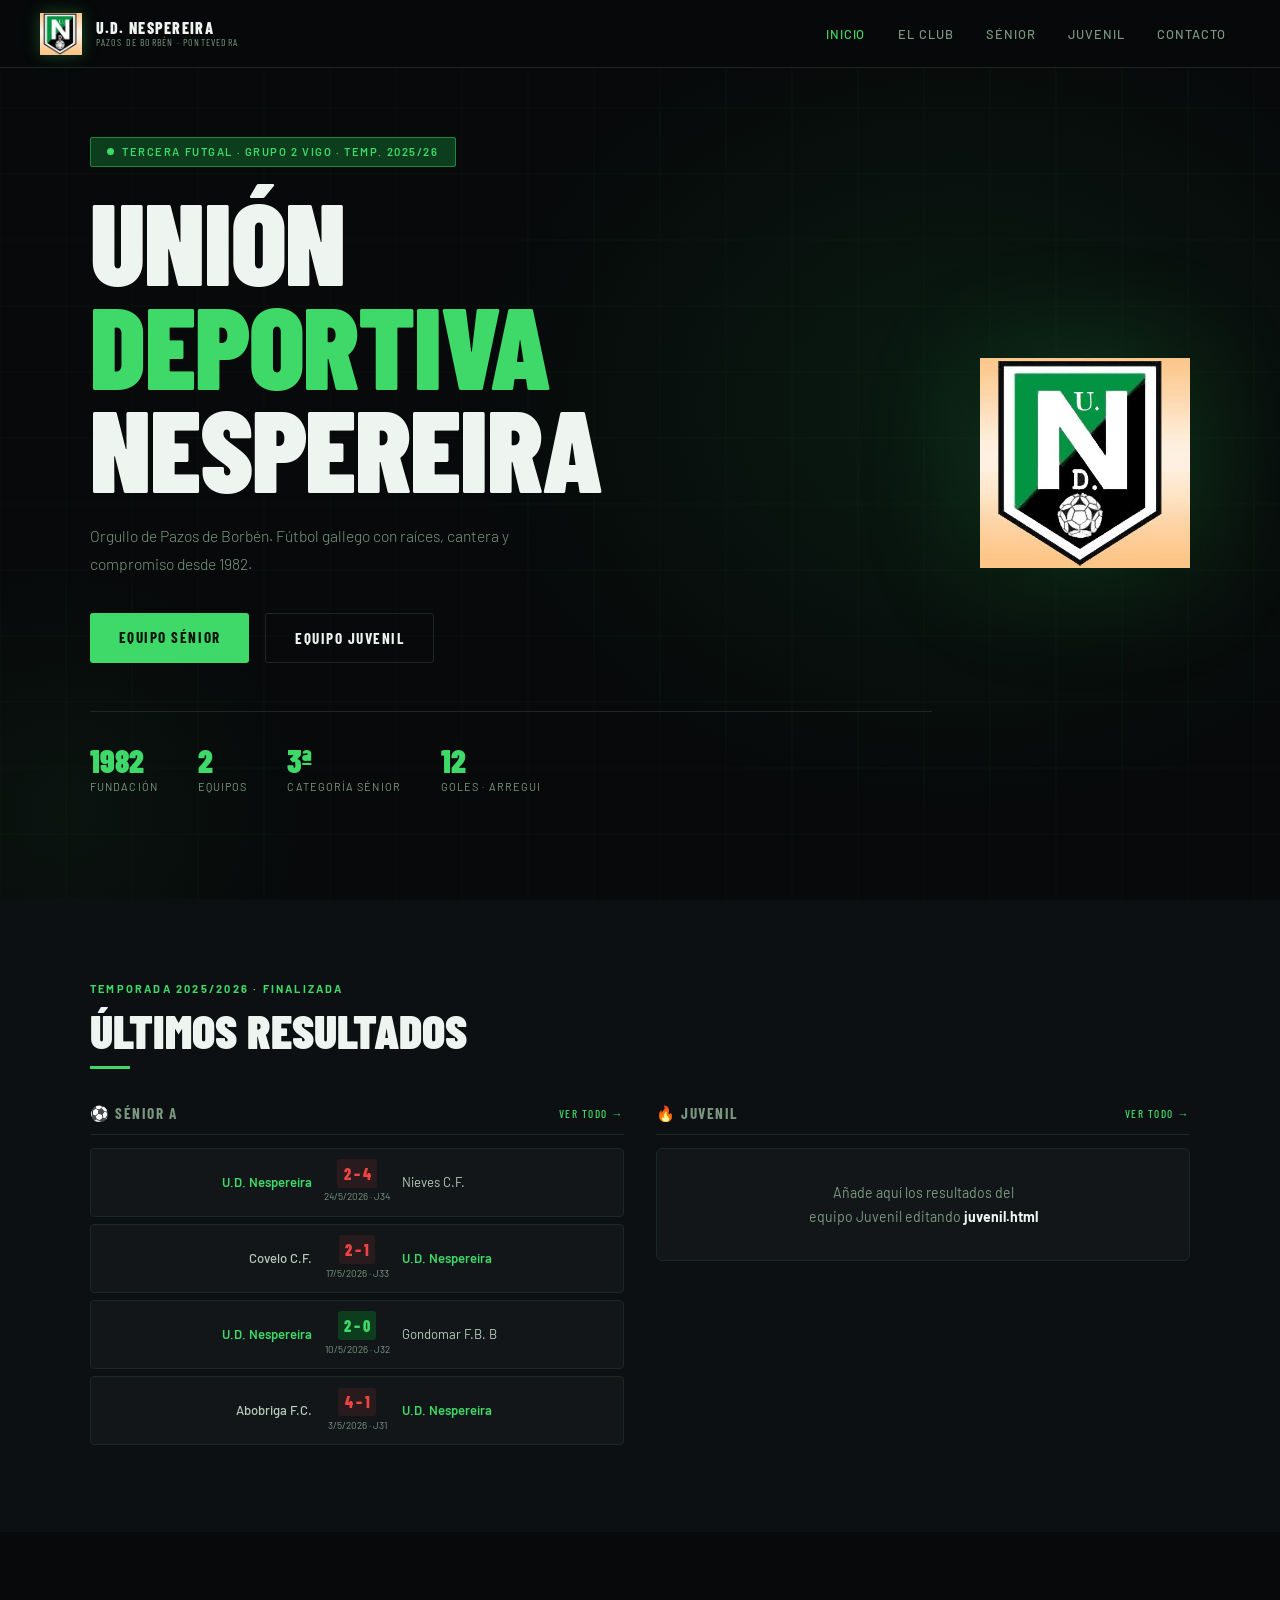
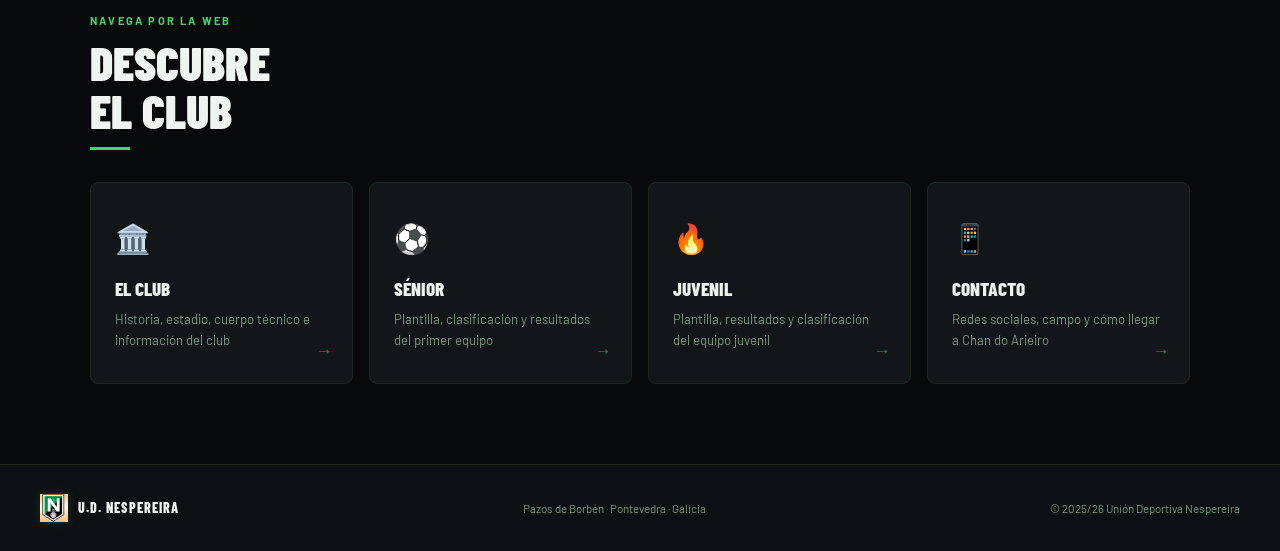
==== index.html @ 55e1c542 "Add files via upload" ====
<!DOCTYPE html>
<html lang="es">
<head>
<meta charset="UTF-8">
<meta name="viewport" content="width=device-width, initial-scale=1.0">
<title>U.D. Nespereira – Inicio</title>
<link rel="preconnect" href="https://fonts.googleapis.com">
<link href="https://fonts.googleapis.com/css2?family=Barlow+Condensed:wght@400;600;700;800;900&family=Barlow:wght@300;400;500&display=swap" rel="stylesheet">
<link rel="stylesheet" href="css/style.css">
<style>
  /* ── HERO ── */
  #hero {
    min-height: 100vh; display: flex; align-items: center;
    padding: 6rem 2.5rem 4rem; position: relative; overflow: hidden;
  }
  .hero-bg {
    position: absolute; inset: 0;
    background:
      radial-gradient(ellipse 55% 65% at 75% 45%, rgba(26,136,64,.14) 0%, transparent 70%),
      radial-gradient(ellipse 35% 50% at 5% 90%, rgba(62,217,104,.05) 0%, transparent 55%);
  }
  .hero-grid {
    position: absolute; inset: 0; opacity: .035;
    background-image:
      repeating-linear-gradient(0deg, #3ed968 0, transparent 1px, transparent 65px, #3ed968 66px),
      repeating-linear-gradient(90deg, #3ed968 0, transparent 1px, transparent 65px, #3ed968 66px);
  }
  .hero-inner {
    position: relative; max-width: 1100px; margin: 0 auto; width: 100%;
    display: grid; grid-template-columns: 1fr auto; align-items: center; gap: 3rem;
  }
  .hero-tag {
    display: inline-flex; align-items: center; gap: .5rem;
    background: var(--green-dim); border: 1px solid var(--green-mid);
    padding: .3rem 1rem; border-radius: 2px;
    font-size: .7rem; font-weight: 600; letter-spacing: .14em; text-transform: uppercase;
    color: var(--green); margin-bottom: 1.4rem;
  }
  .hero-tag::before {
    content: ''; width: 7px; height: 7px; background: var(--green);
    border-radius: 50%; animation: blink 1.6s infinite;
  }
  @keyframes blink { 0%,100%{opacity:1}50%{opacity:.25} }
  h1.hero-title {
    font-family: 'Barlow Condensed', sans-serif; font-weight: 900;
    text-transform: uppercase; font-size: clamp(3rem, 9vw, 7.5rem);
    line-height: .9; color: var(--white); letter-spacing: -.01em; margin-bottom: 1.4rem;
  }
  h1.hero-title .g { color: var(--green); }
  .hero-sub {
    max-width: 430px; font-size: .98rem; color: var(--muted);
    font-weight: 300; margin-bottom: 2.2rem; line-height: 1.75;
  }
  .hero-actions { display: flex; gap: 1rem; flex-wrap: wrap; margin-bottom: 3rem; }
  .hero-stats {
    display: flex; gap: 2.5rem; padding-top: 2rem;
    border-top: 1px solid var(--border); flex-wrap: wrap;
  }
  .hero-stat-num {
    font-family: 'Barlow Condensed', sans-serif; font-weight: 900;
    font-size: 2rem; color: var(--green); line-height: 1;
  }
  .hero-stat-label { font-size: .68rem; color: var(--muted); text-transform: uppercase; letter-spacing: .1em; margin-top: .15rem; }
  .hero-escudo img {
    width: min(210px, 26vw);
    filter: drop-shadow(0 0 50px rgba(62,217,104,.22)) drop-shadow(0 6px 24px rgba(0,0,0,.7));
    animation: float 4s ease-in-out infinite;
  }
  @keyframes float { 0%,100%{transform:translateY(0)}50%{transform:translateY(-10px)} }

  /* ── ÚLTIMOS RESULTADOS ── */
  #ultimos { background: var(--surface); }
  .results-row { display: grid; grid-template-columns: 1fr 1fr; gap: 2rem; }
  .results-col h3 {
    font-family: 'Barlow Condensed', sans-serif; font-weight: 700; font-size: .95rem;
    text-transform: uppercase; color: var(--muted); letter-spacing: .1em;
    margin-bottom: .8rem; padding-bottom: .5rem; border-bottom: 1px solid var(--border);
    display: flex; justify-content: space-between; align-items: center;
  }
  .results-col h3 a { font-size: .7rem; color: var(--green); text-decoration: none; font-weight: 500; }
  .results-col h3 a:hover { text-decoration: underline; }

  /* ── QUICK LINKS ── */
  #quick { }
  .quick-grid { display: grid; grid-template-columns: repeat(auto-fit, minmax(220px, 1fr)); gap: 1rem; margin-top: 1.5rem; }
  .quick-card {
    background: var(--card); border: 1px solid var(--border); border-radius: 8px;
    padding: 2rem 1.5rem; text-decoration: none; color: var(--text);
    transition: border-color .2s, transform .2s; position: relative; overflow: hidden;
  }
  .quick-card:hover { border-color: var(--green-mid); transform: translateY(-3px); }
  .quick-card::after {
    content: ''; position: absolute; top: 0; left: 0; right: 0; height: 3px;
    background: var(--green); transform: scaleX(0); transform-origin: left; transition: transform .3s;
  }
  .quick-card:hover::after { transform: scaleX(1); }
  .quick-icon { font-size: 1.8rem; margin-bottom: .8rem; }
  .quick-title { font-family: 'Barlow Condensed', sans-serif; font-weight: 800; font-size: 1.2rem; color: var(--white); text-transform: uppercase; margin-bottom: .3rem; }
  .quick-desc { font-size: .82rem; color: var(--muted); }
  .quick-arrow { position: absolute; bottom: 1.2rem; right: 1.2rem; color: var(--green-mid); font-size: 1.1rem; transition: transform .2s; }
  .quick-card:hover .quick-arrow { transform: translateX(4px); }

  @media(max-width:900px){
    .hero-inner{grid-template-columns:1fr}
    .hero-escudo{display:none}
    .results-row{grid-template-columns:1fr}
    #hero{padding:5rem 1.2rem 3rem}
  }
</style>
</head>
<body>
<div id="nav-root"></div>

<main>
  <!-- HERO -->
  <section id="hero">
    <div class="hero-bg"></div>
    <div class="hero-grid"></div>
    <div class="hero-inner">
      <div>
        <div class="hero-tag">Tercera Futgal · Grupo 2 Vigo · Temp. 2025/26</div>
        <h1 class="hero-title">Unión<br><span class="g">Deportiva</span><br>Nespereira</h1>
        <p class="hero-sub">Orgullo de Pazos de Borbén. Fútbol gallego con raíces, cantera y compromiso desde 1982.</p>
        <div class="hero-actions">
          <a href="senior.html" class="btn-primary">Equipo Sénior</a>
          <a href="juvenil.html" class="btn-outline">Equipo Juvenil</a>
        </div>
        <div class="hero-stats">
          <div><div class="hero-stat-num">1982</div><div class="hero-stat-label">Fundación</div></div>
          <div><div class="hero-stat-num">2</div><div class="hero-stat-label">Equipos</div></div>
          <div><div class="hero-stat-num">3ª</div><div class="hero-stat-label">Categoría sénior</div></div>
          <div><div class="hero-stat-num">12</div><div class="hero-stat-label">Goles · Arregui</div></div>
        </div>
      </div>
      <div class="hero-escudo">
        <img src="assets/logo.jpg" alt="Escudo U.D. Nespereira">
      </div>
    </div>
  </section>

  <!-- ÚLTIMOS RESULTADOS -->
  <section id="ultimos">
    <div class="section-inner">
      <p class="section-tag">Temporada 2025/2026 · Finalizada</p>
      <h2 class="section-title">Últimos Resultados</h2>
      <div class="section-divider"></div>
      <div class="results-row">
        <div class="results-col">
          <h3>⚽ Sénior A <a href="senior.html">Ver todo →</a></h3>
          <div class="result-item loss">
            <div class="result-home nes">U.D. Nespereira</div>
            <div class="result-score-wrap"><div class="result-score">2 – 4</div><div class="result-date">24/5/2026 · J34</div></div>
            <div class="result-away">Nieves C.F.</div>
          </div>
          <div class="result-item loss">
            <div class="result-home">Covelo C.F.</div>
            <div class="result-score-wrap"><div class="result-score">2 – 1</div><div class="result-date">17/5/2026 · J33</div></div>
            <div class="result-away nes">U.D. Nespereira</div>
          </div>
          <div class="result-item win">
            <div class="result-home nes">U.D. Nespereira</div>
            <div class="result-score-wrap"><div class="result-score">2 – 0</div><div class="result-date">10/5/2026 · J32</div></div>
            <div class="result-away">Gondomar F.B. B</div>
          </div>
          <div class="result-item loss">
            <div class="result-home">Abobriga F.C.</div>
            <div class="result-score-wrap"><div class="result-score">4 – 1</div><div class="result-date">3/5/2026 · J31</div></div>
            <div class="result-away nes">U.D. Nespereira</div>
          </div>
        </div>
        <div class="results-col">
          <h3>🔥 Juvenil <a href="juvenil.html">Ver todo →</a></h3>
          <div style="background:var(--card);border:1px solid var(--border);border-radius:6px;padding:2rem;text-align:center;color:var(--muted);font-size:.88rem;line-height:1.7">
            Añade aquí los resultados del<br>equipo Juvenil editando <strong style="color:var(--white)">juvenil.html</strong>
          </div>
        </div>
      </div>
    </div>
  </section>

  <!-- QUICK LINKS -->
  <section id="quick">
    <div class="section-inner">
      <p class="section-tag">Navega por la web</p>
      <h2 class="section-title">Descubre<br>el Club</h2>
      <div class="section-divider"></div>
      <div class="quick-grid">
        <a href="club.html" class="quick-card">
          <div class="quick-icon">🏛️</div>
          <div class="quick-title">El Club</div>
          <div class="quick-desc">Historia, estadio, cuerpo técnico e información del club</div>
          <div class="quick-arrow">→</div>
        </a>
        <a href="senior.html" class="quick-card">
          <div class="quick-icon">⚽</div>
          <div class="quick-title">Sénior</div>
          <div class="quick-desc">Plantilla, clasificación y resultados del primer equipo</div>
          <div class="quick-arrow">→</div>
        </a>
        <a href="juvenil.html" class="quick-card">
          <div class="quick-icon">🔥</div>
          <div class="quick-title">Juvenil</div>
          <div class="quick-desc">Plantilla, resultados y clasificación del equipo juvenil</div>
          <div class="quick-arrow">→</div>
        </a>
        <a href="contacto.html" class="quick-card">
          <div class="quick-icon">📱</div>
          <div class="quick-title">Contacto</div>
          <div class="quick-desc">Redes sociales, campo y cómo llegar a Chan do Arieiro</div>
          <div class="quick-arrow">→</div>
        </a>
      </div>
    </div>
  </section>
</main>

<footer>
  <a href="index.html" class="footer-logo"><img src="assets/logo.jpg" alt=""><span>U.D. Nespereira</span></a>
  <p>Pazos de Borbén · Pontevedra · Galicia</p>
  <p>© 2025/26 Unión Deportiva Nespereira</p>
</footer>

<script src="js/nav.js"></script>
</body>
</html>
---- css/style.css ----
:root {
  --bg:        #07090a;
  --surface:   #0d1012;
  --card:      #121618;
  --border:    #1c2820;
  --green:     #3ed968;
  --green-mid: #1a8840;
  --green-dim: #0c3d1c;
  --white:     #eef4ef;
  --muted:     #7a9880;
  --text:      #b8ccba;
  --red:       #ef4444;
  --amber:     #f59e0b;
}

*, *::before, *::after { box-sizing: border-box; margin: 0; padding: 0; }
html { scroll-behavior: smooth; }
body {
  background: var(--bg);
  color: var(--text);
  font-family: 'Barlow', sans-serif;
  font-weight: 400;
  line-height: 1.6;
  overflow-x: hidden;
  min-height: 100vh;
  display: flex;
  flex-direction: column;
}
main { flex: 1; }
a { color: inherit; }

/* ── NAV ── */
nav {
  position: fixed; top: 0; left: 0; right: 0; z-index: 100;
  display: flex; align-items: center; justify-content: space-between;
  padding: 0 2.5rem; height: 68px;
  background: rgba(7,9,10,.96);
  backdrop-filter: blur(14px);
  border-bottom: 1px solid var(--border);
}
.nav-logo { display: flex; align-items: center; gap: .85rem; text-decoration: none; }
.nav-logo img { width: 42px; height: 42px; object-fit: contain; filter: drop-shadow(0 0 8px rgba(62,217,104,.3)); }
.nav-name { font-family: 'Barlow Condensed', sans-serif; font-weight: 800; font-size: 1rem; color: var(--white); letter-spacing: .08em; text-transform: uppercase; line-height: 1.2; }
.nav-name span { display: block; font-size: .62rem; color: var(--muted); letter-spacing: .12em; font-weight: 400; }
.nav-links { display: flex; gap: .25rem; list-style: none; }
.nav-links a {
  color: var(--muted); text-decoration: none; font-size: .8rem; font-weight: 500;
  letter-spacing: .07em; text-transform: uppercase; padding: .4rem .9rem; border-radius: 4px;
  transition: color .2s, background .2s;
}
.nav-links a:hover { color: var(--white); background: rgba(255,255,255,.04); }
.nav-links a.active { color: var(--green); }
.nav-burger { display: none; flex-direction: column; gap: 5px; cursor: pointer; padding: .5rem; }
.nav-burger span { display: block; width: 22px; height: 2px; background: var(--muted); transition: all .3s; }
.mobile-menu {
  display: none; position: fixed; top: 68px; left: 0; right: 0; z-index: 99;
  background: rgba(7,9,10,.98); backdrop-filter: blur(14px);
  border-bottom: 1px solid var(--border); padding: 1rem 1.5rem 1.5rem;
  flex-direction: column; gap: .25rem;
}
.mobile-menu.open { display: flex; }
.mobile-menu a {
  color: var(--muted); text-decoration: none; font-size: .9rem; font-weight: 500;
  letter-spacing: .07em; text-transform: uppercase; padding: .7rem .5rem;
  border-bottom: 1px solid var(--border); transition: color .2s;
}
.mobile-menu a:hover, .mobile-menu a.active { color: var(--green); }
.mobile-menu a:last-child { border-bottom: none; }

/* ── PAGE HEADER (for interior pages) ── */
.page-header {
  padding: 7rem 2.5rem 3.5rem;
  background: var(--surface);
  border-bottom: 1px solid var(--border);
  position: relative; overflow: hidden;
}
.page-header::before {
  content: ''; position: absolute; inset: 0;
  background: radial-gradient(ellipse 60% 80% at 80% 50%, rgba(26,136,64,.1) 0%, transparent 70%);
}
.page-header-inner { max-width: 1100px; margin: 0 auto; position: relative; }
.page-header .section-tag { margin-bottom: .5rem; }
.page-header h1 {
  font-family: 'Barlow Condensed', sans-serif; font-weight: 900;
  font-size: clamp(2.5rem, 6vw, 5rem); text-transform: uppercase;
  color: var(--white); line-height: .95; letter-spacing: -.01em;
}
.page-header h1 span { color: var(--green); }
.page-header p { margin-top: 1rem; color: var(--muted); max-width: 500px; font-size: .95rem; }

/* ── SECTION COMMONS ── */
section { padding: 5rem 2.5rem; }
.section-inner { max-width: 1100px; margin: 0 auto; }
.section-tag { font-size: .69rem; font-weight: 700; letter-spacing: .2em; text-transform: uppercase; color: var(--green); margin-bottom: .5rem; }
.section-title { font-family: 'Barlow Condensed', sans-serif; font-weight: 900; font-size: clamp(1.8rem, 4vw, 3rem); text-transform: uppercase; color: var(--white); line-height: 1; margin-bottom: .8rem; }
.section-divider { width: 40px; height: 3px; background: var(--green); margin-bottom: 2rem; }

/* ── CARDS ── */
.info-card {
  background: var(--card); border: 1px solid var(--border); border-radius: 6px;
  padding: 1.4rem; position: relative; overflow: hidden; transition: border-color .2s;
}
.info-card::after {
  content: ''; position: absolute; bottom: 0; left: 0; right: 0; height: 2px;
  background: var(--green); transform: scaleX(0); transform-origin: left; transition: transform .3s;
}
.info-card:hover::after { transform: scaleX(1); }
.info-card:hover { border-color: var(--green-mid); }
.info-card-icon { font-size: 1.3rem; margin-bottom: .45rem; }
.info-card-label { font-size: .67rem; text-transform: uppercase; letter-spacing: .12em; color: var(--muted); margin-bottom: .2rem; }
.info-card-value { font-family: 'Barlow Condensed', sans-serif; font-weight: 700; font-size: 1rem; color: var(--white); }

/* ── BUTTONS ── */
.btn-primary {
  background: var(--green); color: #071209; padding: .75rem 1.8rem;
  font-family: 'Barlow Condensed', sans-serif; font-size: .95rem; font-weight: 700;
  letter-spacing: .1em; text-transform: uppercase; border: none; border-radius: 3px;
  cursor: pointer; text-decoration: none; display: inline-block; transition: transform .15s, background .2s;
}
.btn-primary:hover { background: #6af09a; transform: translateY(-2px); }
.btn-outline {
  background: transparent; color: var(--white); padding: .75rem 1.8rem;
  font-family: 'Barlow Condensed', sans-serif; font-size: .95rem; font-weight: 700;
  letter-spacing: .1em; text-transform: uppercase; border: 1px solid var(--border);
  border-radius: 3px; cursor: pointer; text-decoration: none; display: inline-block; transition: border-color .2s, color .2s;
}
.btn-outline:hover { border-color: var(--green); color: var(--green); }

/* ── RESULTS ── */
.result-item {
  display: grid; grid-template-columns: 1fr 70px 1fr;
  align-items: center; gap: .6rem;
  padding: .65rem .9rem; border-radius: 4px;
  border: 1px solid var(--border); margin-bottom: .45rem;
  background: var(--card); transition: border-color .2s;
}
.result-item:hover { border-color: var(--green-mid); }
.result-home { text-align: right; font-size: .82rem; color: var(--text); font-weight: 500; }
.result-away { text-align: left; font-size: .82rem; color: var(--text); }
.result-home.nes, .result-away.nes { color: var(--green); font-weight: 600; }
.result-score-wrap { text-align: center; }
.result-score {
  font-family: 'Barlow Condensed', sans-serif; font-weight: 800; font-size: 1rem;
  color: var(--green); background: var(--green-dim); border-radius: 3px; padding: .1rem .4rem; display: inline-block;
}
.result-date { font-size: .62rem; color: var(--muted); margin-top: .1rem; }
.result-item.win .result-score { color: var(--green); }
.result-item.draw .result-score { color: var(--amber); background: rgba(245,158,11,.1); }
.result-item.loss .result-score { color: var(--red); background: rgba(239,68,68,.1); }

/* ── TABLA CLASIFICACIÓN ── */
.tabla-clas { width: 100%; border-collapse: collapse; font-size: .81rem; }
.tabla-clas thead tr { border-bottom: 2px solid var(--green-mid); }
.tabla-clas th {
  padding: .45rem .55rem; text-align: center;
  font-size: .65rem; letter-spacing: .1em; text-transform: uppercase;
  color: var(--muted); font-weight: 600;
}
.tabla-clas th:first-child, .tabla-clas th:nth-child(2) { text-align: left; }
.tabla-clas td { padding: .52rem .55rem; text-align: center; color: var(--text); border-bottom: 1px solid var(--border); }
.tabla-clas td:nth-child(2) { text-align: left; }
.tabla-clas tr:hover td { background: rgba(255,255,255,.02); }
.tabla-clas tr.highlight td { background: rgba(62,217,104,.06); }
.tabla-clas tr.highlight .tname { color: var(--green); font-weight: 600; }
.tabla-clas tr.ascenso-row .tname { color: var(--green); }
.pos { display: inline-flex; align-items: center; justify-content: center; width: 20px; height: 20px; border-radius: 50%; font-size: .7rem; font-weight: 700; font-family: 'Barlow Condensed', sans-serif; }
.pos.g { background: var(--green-dim); color: var(--green); }
.pos.n { color: var(--muted); }
.pts { font-family: 'Barlow Condensed', sans-serif; font-weight: 800; font-size: .92rem; color: var(--white); }
.asc { color: var(--green) !important; }
.desc { color: var(--red) !important; }

/* ── PLANTILLA TABLE ── */
.plantilla-table { width: 100%; border-collapse: collapse; font-size: .82rem; }
.plantilla-table thead tr { border-bottom: 2px solid var(--green-mid); }
.plantilla-table th {
  padding: .5rem .7rem; font-size: .65rem; letter-spacing: .1em; text-transform: uppercase;
  color: var(--muted); font-weight: 600; text-align: left;
}
.plantilla-table th.center { text-align: center; }
.plantilla-table td { padding: .6rem .7rem; border-bottom: 1px solid var(--border); color: var(--text); vertical-align: middle; }
.plantilla-table td.center { text-align: center; }
.plantilla-table tr:hover td { background: rgba(255,255,255,.02); }
.player-name { color: var(--white); font-weight: 500; }
.demarcacion-badge {
  display: inline-block; padding: .15rem .55rem; border-radius: 3px;
  font-size: .65rem; font-weight: 600; letter-spacing: .07em; text-transform: uppercase;
}
.dem-por { background: rgba(245,158,11,.15); color: var(--amber); }
.dem-def { background: rgba(62,217,104,.12); color: var(--green); }
.dem-med { background: rgba(99,179,237,.12); color: #63b3ed; }
.dem-del { background: rgba(239,68,68,.12); color: var(--red); }
.stat-num { font-family: 'Barlow Condensed', sans-serif; font-weight: 700; font-size: .9rem; }
.gol-count { color: var(--green); }
.ta-count { color: var(--amber); }
.tr-count { color: var(--red); }

/* ── POSITION GROUPS ── */
.position-group-title {
  font-family: 'Barlow Condensed', sans-serif; font-weight: 700;
  font-size: .78rem; text-transform: uppercase; letter-spacing: .14em;
  color: var(--muted); padding: .7rem .7rem .3rem;
  background: rgba(255,255,255,.02);
}

/* ── FOOTER ── */
footer {
  background: var(--surface); border-top: 1px solid var(--border);
  padding: 1.8rem 2.5rem;
  display: flex; justify-content: space-between; align-items: center;
  gap: 1rem; flex-wrap: wrap;
}
.footer-logo { display: flex; align-items: center; gap: .6rem; text-decoration: none; }
.footer-logo img { width: 28px; filter: drop-shadow(0 0 4px rgba(62,217,104,.2)); }
.footer-logo span { font-family: 'Barlow Condensed', sans-serif; font-weight: 800; font-size: .88rem; color: var(--white); letter-spacing: .08em; text-transform: uppercase; }
footer p { font-size: .72rem; color: var(--muted); }

/* ── SURFACE ALT ── */
.bg-surface { background: var(--surface); }

/* ── LEGEND ── */
.legend { display: flex; gap: 1.2rem; margin-top: .8rem; flex-wrap: wrap; }
.legend-item { display: flex; align-items: center; gap: .35rem; font-size: .67rem; color: var(--muted); }
.legend-dot { width: 8px; height: 8px; border-radius: 50%; }

/* ── GRID HELPERS ── */
.grid-2 { display: grid; grid-template-columns: 1fr 1fr; gap: 2rem; }
.grid-3 { display: grid; grid-template-columns: repeat(3, 1fr); gap: 1rem; }
.grid-cards { display: grid; grid-template-columns: repeat(auto-fit, minmax(200px, 1fr)); gap: 1rem; }
.gap-sm { gap: 1rem; }

/* ── SOCIAL LINK ── */
.social-link {
  display: flex; align-items: center; gap: 1rem; padding: .9rem 1.1rem;
  border-radius: 6px; border: 1px solid var(--border); text-decoration: none;
  color: var(--text); transition: all .2s; margin-bottom: .6rem;
}
.social-link:hover { border-color: var(--green); color: var(--white); background: rgba(62,217,104,.04); }
.social-icon { width: 40px; height: 40px; border-radius: 8px; display: flex; align-items: center; justify-content: center; font-size: 1.2rem; flex-shrink: 0; }
.si-ig { background: linear-gradient(135deg,#833ab4,#fd1d1d,#fcb045); }
.si-lp { background: #0c3d1c; border: 1px solid var(--green-mid); }
.si-gh { background: #1f2937; }
.social-name { font-weight: 600; font-size: .92rem; color: var(--white); }
.social-handle { font-size: .73rem; color: var(--muted); }

/* ── MAP PLACEHOLDER ── */
.map-placeholder {
  background: var(--card); border: 1px solid var(--border); border-radius: 8px;
  height: 260px; display: flex; flex-direction: column; align-items: center; justify-content: center;
  gap: .75rem; color: var(--muted); font-size: .9rem; text-decoration: none;
  transition: border-color .2s;
}
.map-placeholder:hover { border-color: var(--green-mid); }
.map-placeholder .map-icon { font-size: 2.5rem; }
.map-placeholder strong { color: var(--white); font-size: 1rem; }

/* ── RESPONSIVE ── */
@media (max-width: 900px) {
  nav { padding: 0 1.2rem; }
  .nav-links { display: none; }
  .nav-burger { display: flex; }
  section { padding: 3.5rem 1.2rem; }
  .page-header { padding: 6rem 1.2rem 2.5rem; }
  .grid-2, .grid-3 { grid-template-columns: 1fr; }
  footer { flex-direction: column; text-align: center; }
}
@media (max-width: 600px) {
  .result-item { grid-template-columns: 1fr 60px 1fr; gap: .4rem; }
  .result-home, .result-away { font-size: .75rem; }
  .tabla-clas th:nth-child(n+5), .tabla-clas td:nth-child(n+5) { display: none; }
}
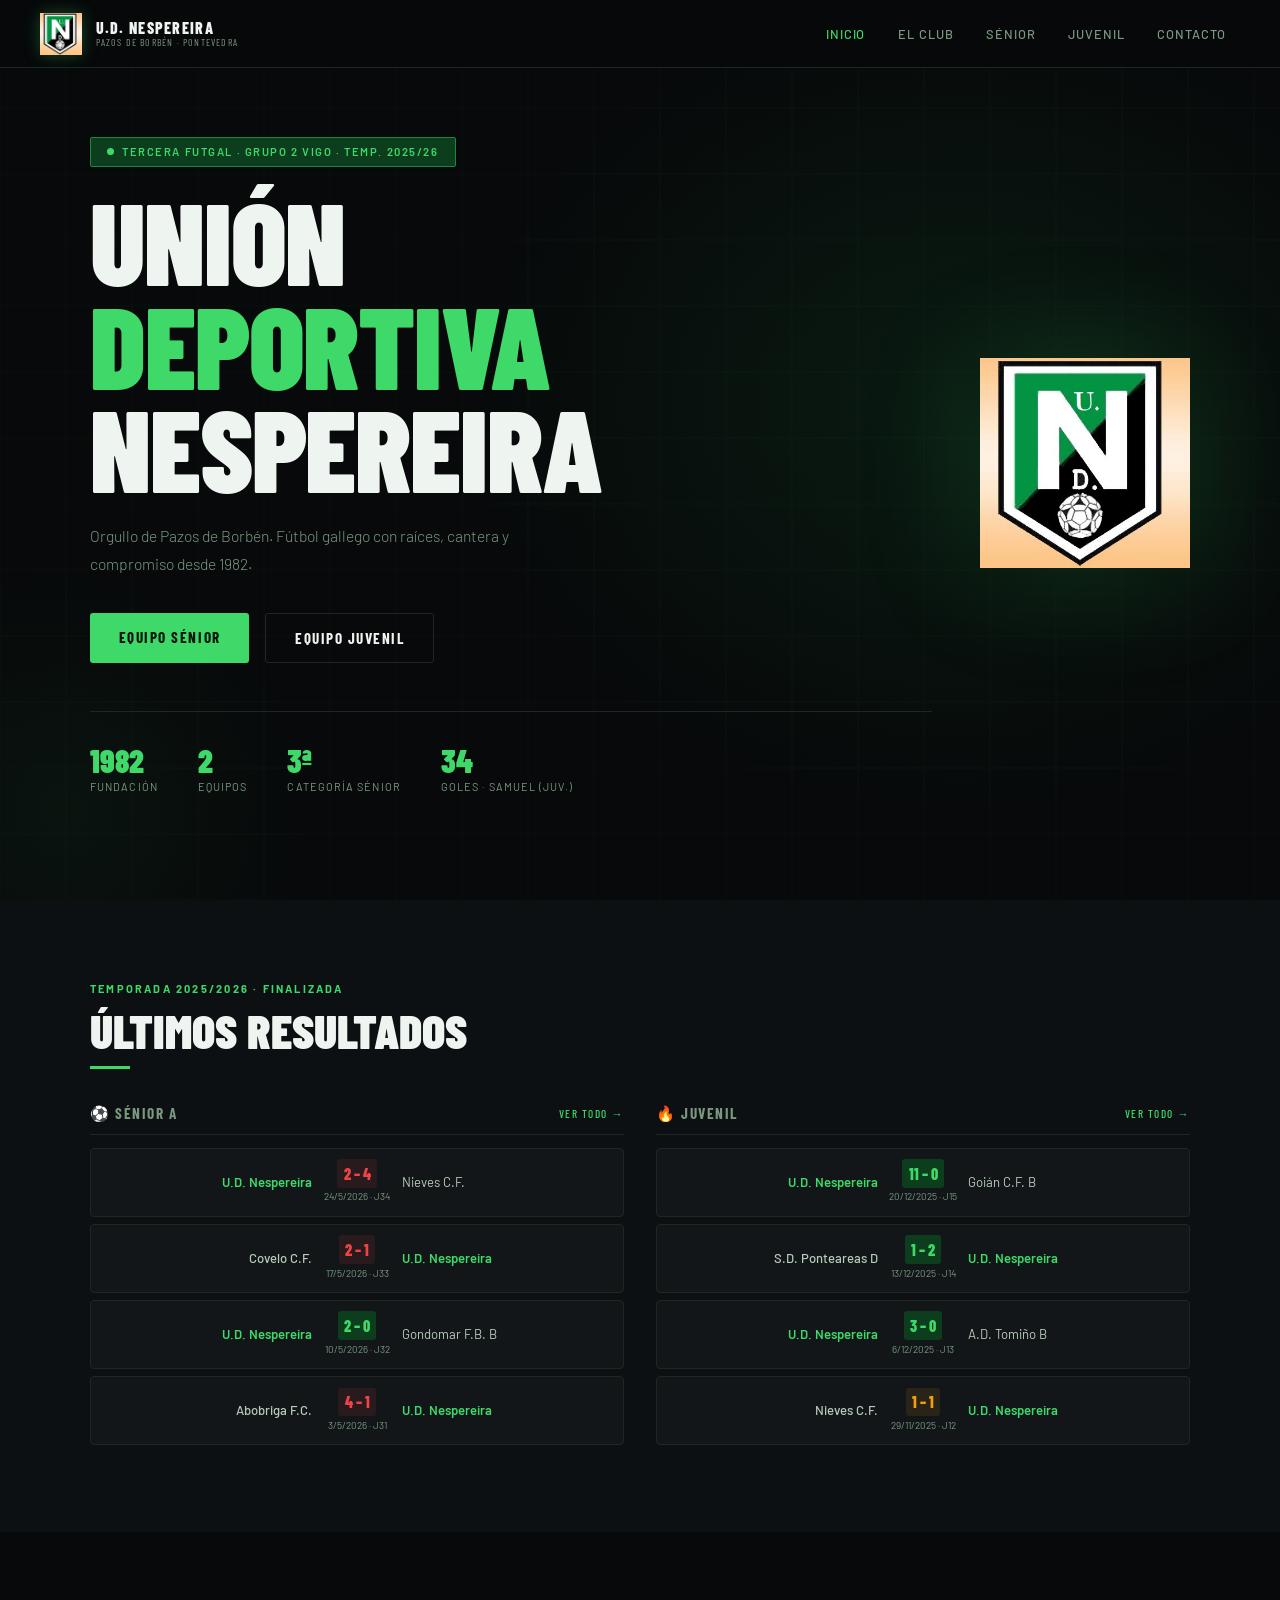
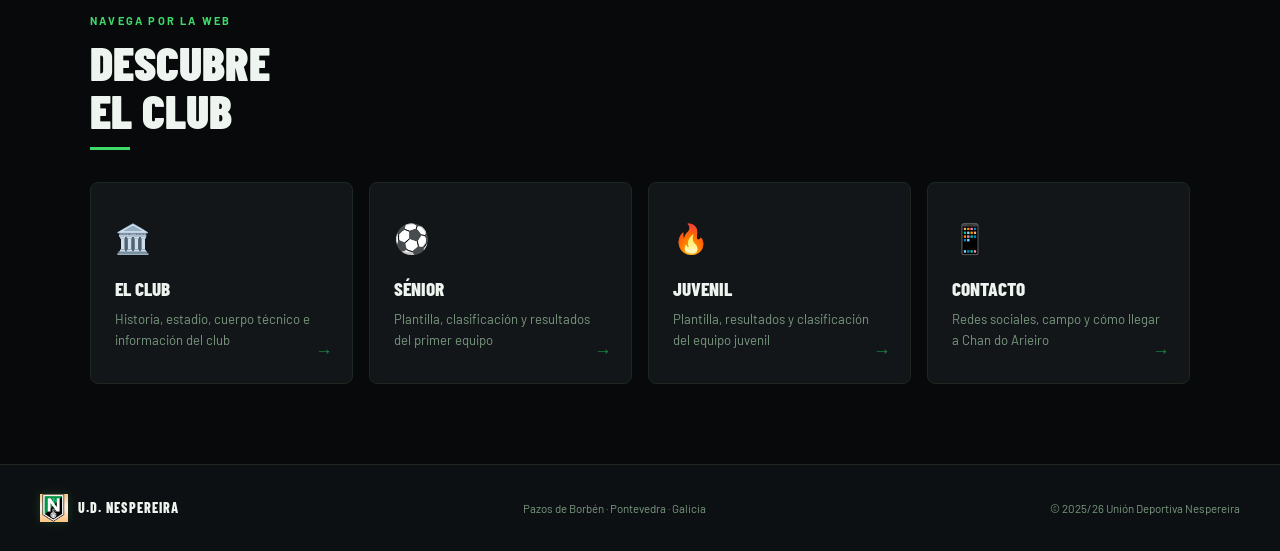
==== commit cded1f34: "Add files via upload" ====
--- a/index.html
+++ b/index.html
@@ -129,7 +129,7 @@
           <div><div class="hero-stat-num">1982</div><div class="hero-stat-label">Fundación</div></div>
           <div><div class="hero-stat-num">2</div><div class="hero-stat-label">Equipos</div></div>
           <div><div class="hero-stat-num">3ª</div><div class="hero-stat-label">Categoría sénior</div></div>
-          <div><div class="hero-stat-num">12</div><div class="hero-stat-label">Goles · Arregui</div></div>
+          <div><div class="hero-stat-num">34</div><div class="hero-stat-label">Goles · Samuel (Juv.)</div></div>
         </div>
       </div>
       <div class="hero-escudo">
@@ -170,8 +170,25 @@
         </div>
         <div class="results-col">
           <h3>🔥 Juvenil <a href="juvenil.html">Ver todo →</a></h3>
-          <div style="background:var(--card);border:1px solid var(--border);border-radius:6px;padding:2rem;text-align:center;color:var(--muted);font-size:.88rem;line-height:1.7">
-            Añade aquí los resultados del<br>equipo Juvenil editando <strong style="color:var(--white)">juvenil.html</strong>
+          <div class="result-item win">
+            <div class="result-home nes">U.D. Nespereira</div>
+            <div class="result-score-wrap"><div class="result-score">11 – 0</div><div class="result-date">20/12/2025 · J15</div></div>
+            <div class="result-away">Goián C.F. B</div>
+          </div>
+          <div class="result-item win">
+            <div class="result-home">S.D. Ponteareas D</div>
+            <div class="result-score-wrap"><div class="result-score">1 – 2</div><div class="result-date">13/12/2025 · J14</div></div>
+            <div class="result-away nes">U.D. Nespereira</div>
+          </div>
+          <div class="result-item win">
+            <div class="result-home nes">U.D. Nespereira</div>
+            <div class="result-score-wrap"><div class="result-score">3 – 0</div><div class="result-date">6/12/2025 · J13</div></div>
+            <div class="result-away">A.D. Tomiño B</div>
+          </div>
+          <div class="result-item draw">
+            <div class="result-home">Nieves C.F.</div>
+            <div class="result-score-wrap"><div class="result-score">1 – 1</div><div class="result-date">29/11/2025 · J12</div></div>
+            <div class="result-away nes">U.D. Nespereira</div>
           </div>
         </div>
       </div>
